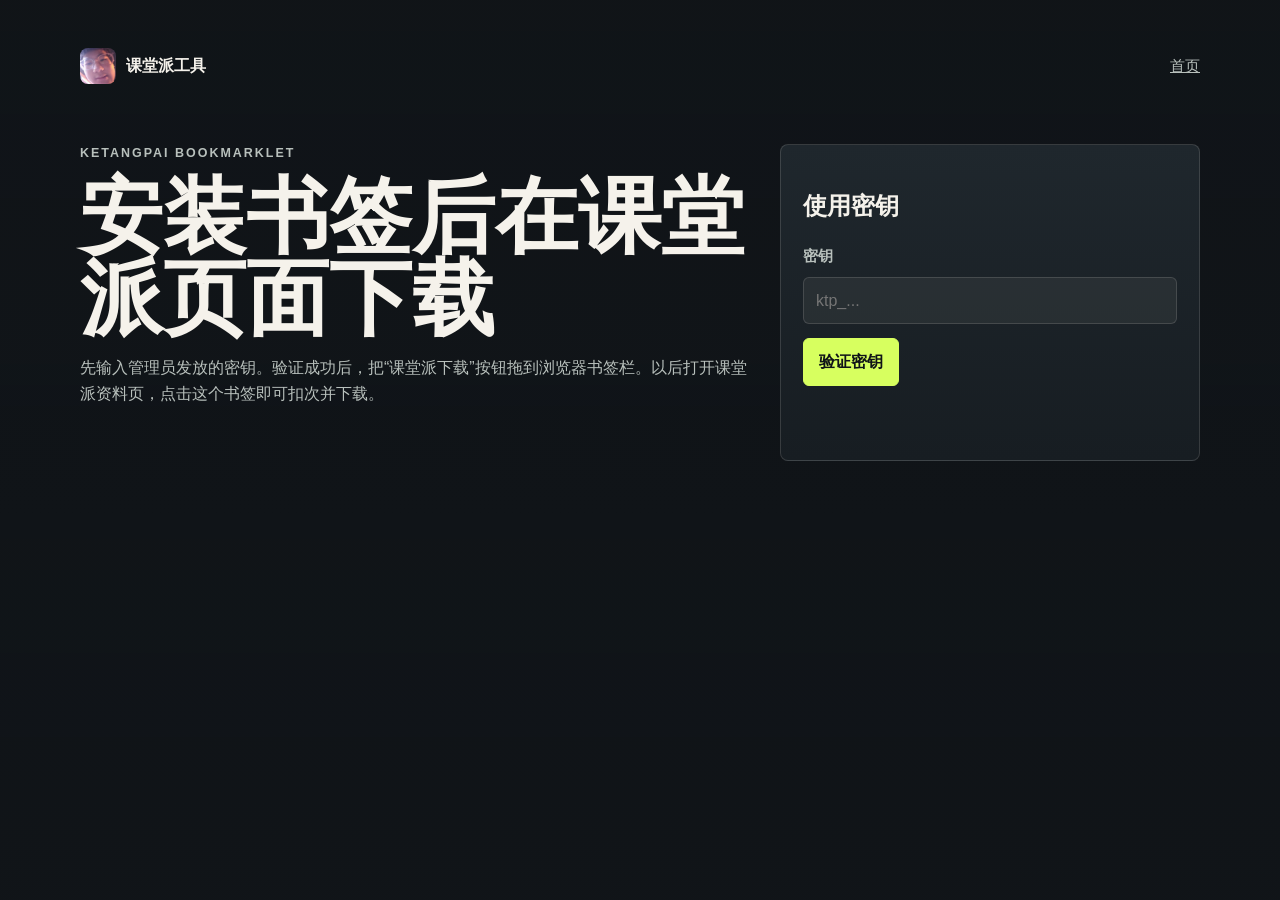
==== ktp/index.html @ 924eb609 "add ketangpai tool" ====
﻿<!doctype html>
<html lang="zh-CN">
  <head>
    <meta charset="utf-8">
    <meta name="viewport" content="width=device-width, initial-scale=1">
    <title>课堂派下载工具</title>
    <meta name="description" content="输入使用密钥后安装课堂派下载书签，在课堂派页面内运行下载。">
    <link rel="icon" href="../assets/favicon.png" type="image/png">
    <link rel="stylesheet" href="styles.css">
  </head>
  <body>
    <div class="shell">
      <header class="topbar">
        <a class="brand" href="../index.html"><img src="../assets/logo.png" alt=""><span>课堂派工具</span></a>
        <nav class="nav"><a href="../index.html">首页</a></nav>
      </header>
      <main>
        <section class="hero">
          <div>
            <p class="eyebrow">Ketangpai Bookmarklet</p>
            <h1>安装书签后在课堂派页面下载</h1>
            <p>先输入管理员发放的密钥。验证成功后，把“课堂派下载”按钮拖到浏览器书签栏。以后打开课堂派资料页，点击这个书签即可扣次并下载。</p>
            <p id="localHint" class="muted hidden">当前是本地预览模式，只能预览密钥验证和安装说明；真实书签需要部署到网站后使用。</p>
          </div>
          <form id="keyPanel" class="panel">
            <h2>使用密钥</h2>
            <label class="field"><span>密钥</span><input id="accessKey" autocomplete="off" placeholder="ktp_..." required></label>
            <button class="primary" type="submit">验证密钥</button>
            <p id="keyStatus" class="status"></p>
          </form>
          <aside id="accountPanel" class="panel hidden">
            <h2>今日额度</h2>
            <p id="keyName" class="muted"></p>
            <div class="quota">
              <div class="stat"><strong id="quotaRemaining">0</strong><span>剩余</span></div>
              <div class="stat"><strong id="quotaUsed">0</strong><span>已用</span></div>
              <div class="stat"><strong id="quotaLimit">5</strong><span>每日</span></div>
            </div>
            <div class="actions" style="margin-top: 14px;"><button id="clearKeyButton" type="button">清除密钥</button></div>
          </aside>
        </section>
        <section id="toolPanel" class="grid two hidden">
          <article class="panel">
            <h2>安装书签</h2>
            <p class="muted">把下面这个按钮拖到浏览器书签栏。它只包含远程加载器，完整下载逻辑由网站接口动态返回。</p>
            <div class="actions"><a id="bookmarkletLink" class="button primary" href="#">课堂派下载</a><button id="copyBookmarklet" type="button">复制书签地址</button></div>
            <p id="bookmarkStatus" class="status"></p>
          </article>
          <article class="panel">
            <h2>使用方法</h2>
            <p class="muted">1. 先在浏览器登录课堂派。</p>
            <p class="muted">2. 打开要下载的课堂派资料详情页。</p>
            <p class="muted">3. 点击书签栏里的“课堂派下载”。</p>
            <p class="muted">脚本会在课堂派页面内运行，自动用当前页面链接创建下载任务、扣 1 次，并触发附件下载。</p>
          </article>
        </section>
      </main>
    </div>
    <script src="mock-api.js"></script>
    <script src="app.js" defer></script>
  </body>
</html>
---- ktp/styles.css ----
:root {
  color-scheme: dark;
  --bg: #101418;
  --panel: #171d22;
  --panel-strong: #1f272d;
  --text: #f5f2eb;
  --muted: #b8c0bc;
  --line: rgba(245, 242, 235, 0.14);
  --accent: #d7ff5f;
  --accent-strong: #7fd1c5;
  --danger: #ff7a7a;
  --ink: #101418;
}

* {
  box-sizing: border-box;
}

body {
  min-width: 320px;
  margin: 0;
  background:
    linear-gradient(180deg, rgba(16, 20, 24, 0.9), var(--bg) 520px),
    var(--bg);
  color: var(--text);
  font-family: Inter, "Segoe UI", "PingFang SC", "Microsoft YaHei", Arial, sans-serif;
  line-height: 1.6;
}

a {
  color: inherit;
}

button,
input,
select,
textarea {
  font: inherit;
}

.shell {
  width: min(1120px, calc(100% - 40px));
  margin: 0 auto;
  padding: 32px 0 56px;
}

.topbar {
  display: flex;
  align-items: center;
  justify-content: space-between;
  gap: 16px;
  padding: 16px 0 28px;
}

.brand {
  display: inline-flex;
  align-items: center;
  gap: 10px;
  color: var(--text);
  text-decoration: none;
  font-weight: 800;
}

.brand img {
  width: 36px;
  height: 36px;
  border-radius: 8px;
}

.nav {
  display: flex;
  flex-wrap: wrap;
  gap: 10px;
  color: var(--muted);
  font-size: 0.95rem;
}

.hero {
  display: grid;
  grid-template-columns: minmax(0, 1fr) minmax(320px, 420px);
  gap: 28px;
  align-items: start;
  padding: 32px 0 22px;
}

.hero h1 {
  margin: 0 0 16px;
  font-size: clamp(2.3rem, 8vw, 5.2rem);
  line-height: 0.98;
  letter-spacing: 0;
}

.hero p,
.muted {
  color: var(--muted);
}

.eyebrow {
  margin: 0 0 12px;
  color: var(--accent);
  font-size: 0.78rem;
  font-weight: 800;
  letter-spacing: 0.16em;
  text-transform: uppercase;
}

.panel {
  padding: 22px;
  border: 1px solid var(--line);
  border-radius: 8px;
  background: linear-gradient(180deg, var(--panel-strong), var(--panel));
}

.hidden {
  display: none !important;
}

.grid {
  display: grid;
  gap: 16px;
}

.grid.two {
  grid-template-columns: repeat(2, minmax(0, 1fr));
}

.grid.three {
  grid-template-columns: repeat(3, minmax(0, 1fr));
}

.field {
  display: grid;
  gap: 8px;
  margin-bottom: 14px;
}

.field span,
.label {
  color: var(--muted);
  font-size: 0.92rem;
  font-weight: 700;
}

input,
select,
textarea {
  width: 100%;
  min-height: 44px;
  padding: 10px 12px;
  border: 1px solid var(--line);
  border-radius: 6px;
  outline: none;
  background: rgba(245, 242, 235, 0.06);
  color: var(--text);
}

textarea {
  min-height: 90px;
  resize: vertical;
}

input:focus,
select:focus,
textarea:focus {
  border-color: var(--accent-strong);
}

.actions {
  display: flex;
  flex-wrap: wrap;
  gap: 10px;
  align-items: center;
}

.button,
button {
  display: inline-flex;
  align-items: center;
  justify-content: center;
  min-height: 44px;
  padding: 10px 15px;
  border: 1px solid var(--line);
  border-radius: 6px;
  background: rgba(245, 242, 235, 0.06);
  color: var(--text);
  cursor: pointer;
  text-decoration: none;
  font-weight: 800;
}

.button.primary,
button.primary {
  border-color: var(--accent);
  background: var(--accent);
  color: var(--ink);
}

.button.danger,
button.danger {
  border-color: rgba(255, 122, 122, 0.45);
  color: var(--danger);
}

button:disabled {
  cursor: not-allowed;
  opacity: 0.55;
}

.quota {
  display: grid;
  grid-template-columns: repeat(3, minmax(0, 1fr));
  gap: 10px;
}

.stat {
  min-height: 90px;
  padding: 16px;
  border: 1px solid var(--line);
  border-radius: 8px;
  background: rgba(245, 242, 235, 0.045);
}

.stat strong {
  display: block;
  font-size: 2rem;
  line-height: 1;
}

.stat span {
  color: var(--muted);
  font-size: 0.88rem;
}

.status {
  min-height: 24px;
  margin-top: 12px;
  color: var(--muted);
}

.status.error {
  color: var(--danger);
}

.status.ok {
  color: var(--accent-strong);
}

.ticket {
  display: grid;
  gap: 12px;
  margin-top: 16px;
  padding: 16px;
  border: 1px solid rgba(127, 209, 197, 0.28);
  border-radius: 8px;
  background: rgba(127, 209, 197, 0.07);
}

.code {
  overflow-wrap: anywhere;
  padding: 12px;
  border: 1px solid var(--line);
  border-radius: 6px;
  background: rgba(0, 0, 0, 0.22);
  color: var(--accent);
  font-family: Consolas, "SFMono-Regular", monospace;
  font-size: 0.9rem;
}

.table-wrap {
  overflow-x: auto;
}

table {
  width: 100%;
  border-collapse: collapse;
  min-width: 760px;
}

th,
td {
  padding: 12px;
  border-bottom: 1px solid var(--line);
  text-align: left;
  vertical-align: top;
}

th {
  color: var(--muted);
  font-size: 0.88rem;
}

.badge {
  display: inline-flex;
  align-items: center;
  min-height: 24px;
  padding: 2px 8px;
  border: 1px solid var(--line);
  border-radius: 999px;
  color: var(--muted);
  font-size: 0.82rem;
  font-weight: 800;
}

.badge.ok {
  border-color: rgba(127, 209, 197, 0.45);
  color: var(--accent-strong);
}

.badge.danger {
  border-color: rgba(255, 122, 122, 0.45);
  color: var(--danger);
}

.small-form {
  display: flex;
  gap: 8px;
  align-items: center;
}

.small-form input {
  min-width: 80px;
}

@media (max-width: 860px) {
  .hero,
  .grid.two,
  .grid.three,
  .quota {
    grid-template-columns: 1fr;
  }

  .shell {
    width: min(100% - 32px, 1120px);
  }
}
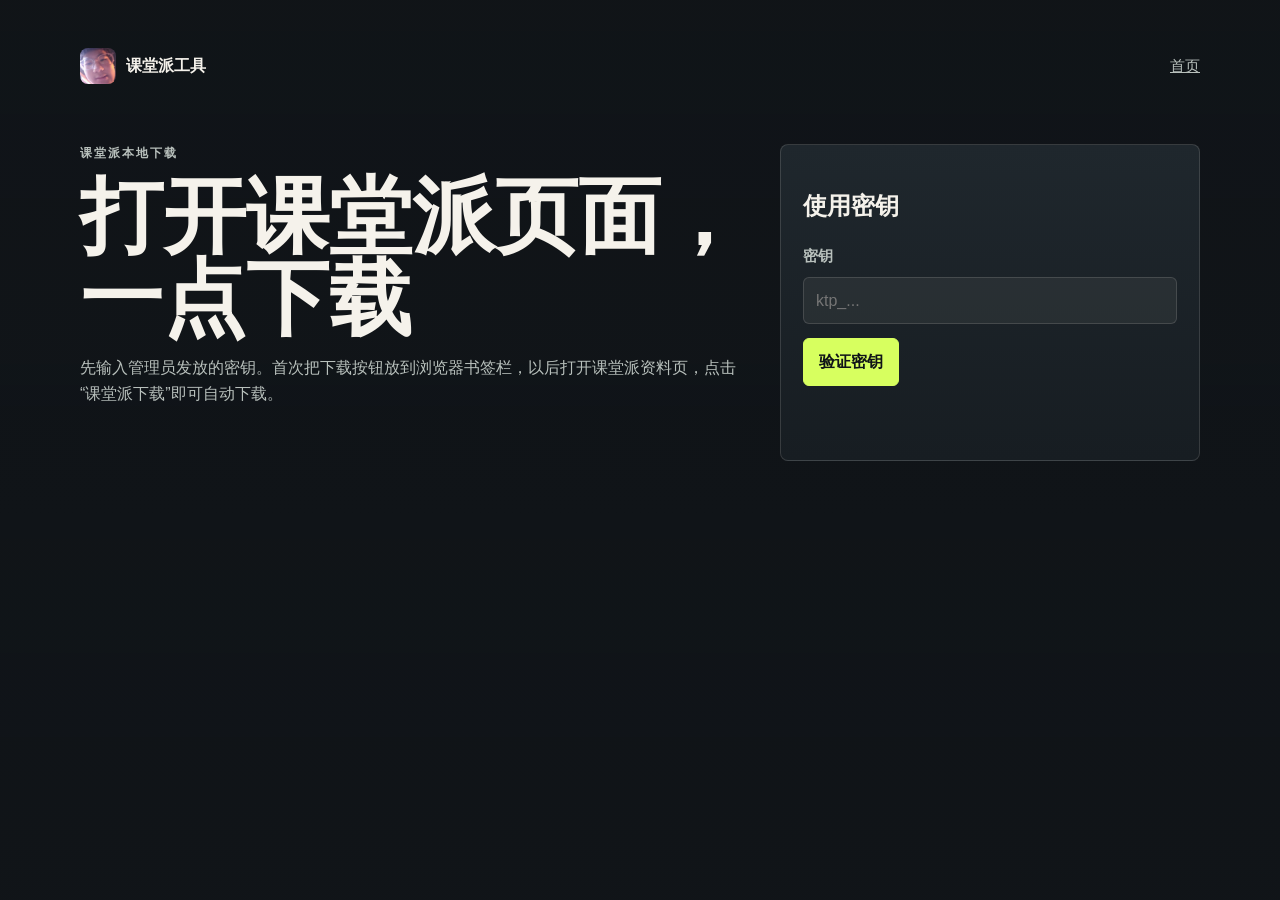
==== commit faca8831: "下载页面简化" ====
--- a/ktp/index.html
+++ b/ktp/index.html
@@ -4,7 +4,7 @@
     <meta charset="utf-8">
     <meta name="viewport" content="width=device-width, initial-scale=1">
     <title>课堂派下载工具</title>
-    <meta name="description" content="输入使用密钥后安装课堂派下载书签，在课堂派页面内运行下载。">
+    <meta name="description" content="输入使用密钥后安装下载按钮，打开课堂派页面后点击即可下载。">
     <link rel="icon" href="../assets/favicon.png" type="image/png">
     <link rel="stylesheet" href="styles.css">
   </head>
@@ -17,10 +17,10 @@
       <main>
         <section class="hero">
           <div>
-            <p class="eyebrow">Ketangpai Bookmarklet</p>
-            <h1>安装书签后在课堂派页面下载</h1>
-            <p>先输入管理员发放的密钥。验证成功后，把“课堂派下载”按钮拖到浏览器书签栏。以后打开课堂派资料页，点击这个书签即可扣次并下载。</p>
-            <p id="localHint" class="muted hidden">当前是本地预览模式，只能预览密钥验证和安装说明；真实书签需要部署到网站后使用。</p>
+            <p class="eyebrow">课堂派本地下载</p>
+            <h1>打开课堂派页面，一点下载</h1>
+            <p>先输入管理员发放的密钥。首次把下载按钮放到浏览器书签栏，以后打开课堂派资料页，点击“课堂派下载”即可自动下载。</p>
+            <p id="localHint" class="muted hidden">当前是本地预览模式，只能预览页面；真实下载需要部署到网站后使用。</p>
           </div>
           <form id="keyPanel" class="panel">
             <h2>使用密钥</h2>
@@ -41,9 +41,9 @@
         </section>
         <section id="toolPanel" class="grid two hidden">
           <article class="panel">
-            <h2>安装书签</h2>
-            <p class="muted">把下面这个按钮拖到浏览器书签栏。它只包含远程加载器，完整下载逻辑由网站接口动态返回。</p>
-            <div class="actions"><a id="bookmarkletLink" class="button primary" href="#">课堂派下载</a><button id="copyBookmarklet" type="button">复制书签地址</button></div>
+            <h2>下载按钮</h2>
+            <p class="muted">首次使用：把下面的“课堂派下载”拖到浏览器书签栏。之后打开课堂派资料页，点它就会本地下载。</p>
+            <div class="actions"><a id="bookmarkletLink" class="button primary" href="#">课堂派下载</a></div>
             <p id="bookmarkStatus" class="status"></p>
           </article>
           <article class="panel">
@@ -60,3 +60,5 @@
     <script src="app.js" defer></script>
   </body>
 </html>
+
+
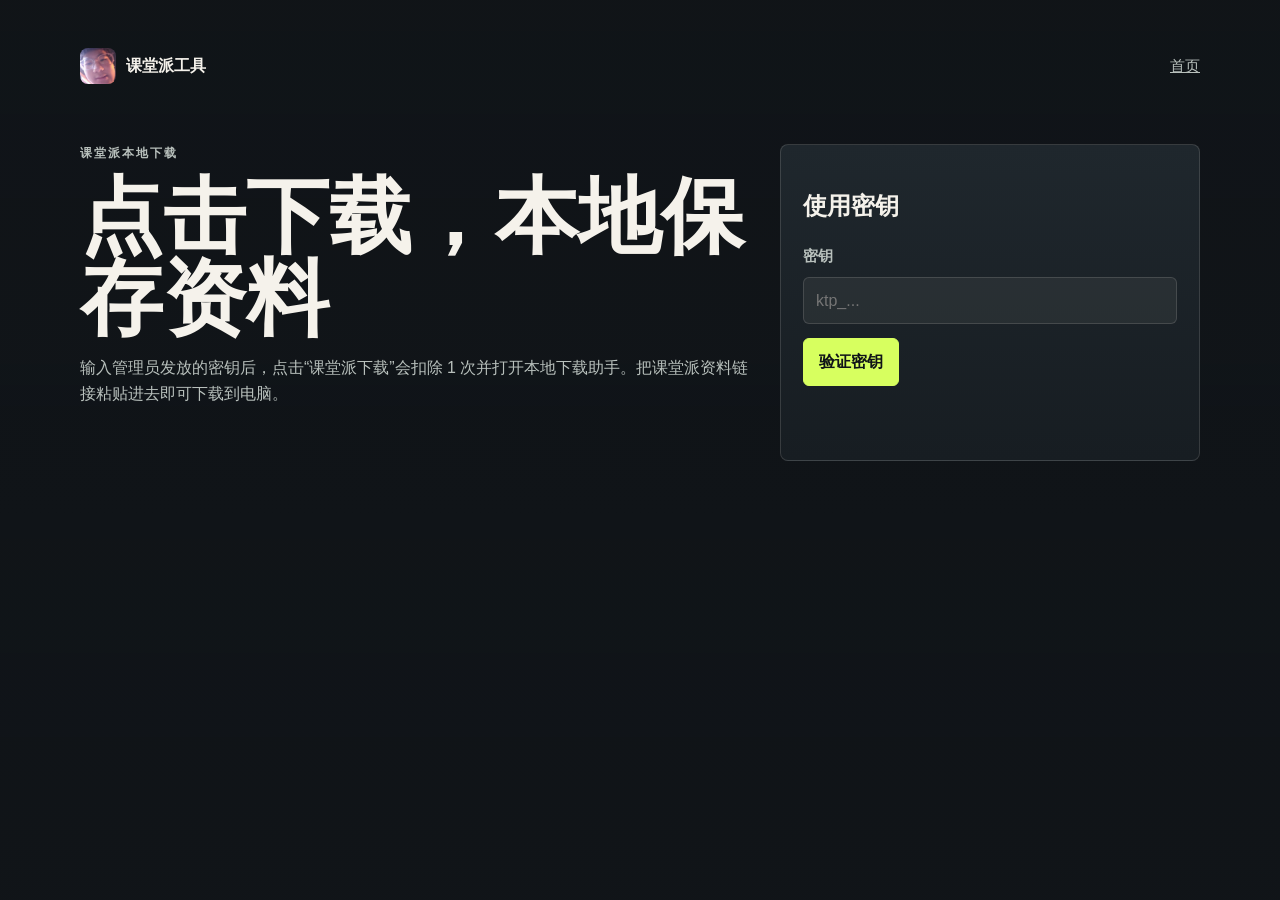
==== commit 96930282: "去除书签下载方式" ====
--- a/ktp/index.html
+++ b/ktp/index.html
@@ -4,7 +4,7 @@
     <meta charset="utf-8">
     <meta name="viewport" content="width=device-width, initial-scale=1">
     <title>课堂派下载工具</title>
-    <meta name="description" content="输入使用密钥后安装下载按钮，打开课堂派页面后点击即可下载。">
+    <meta name="description" content="输入使用密钥后启动本地下载助手，粘贴课堂派资料链接即可下载。">
     <link rel="icon" href="../assets/favicon.png" type="image/png">
     <link rel="stylesheet" href="styles.css">
   </head>
@@ -18,9 +18,9 @@
         <section class="hero">
           <div>
             <p class="eyebrow">课堂派本地下载</p>
-            <h1>打开课堂派页面，一点下载</h1>
-            <p>先输入管理员发放的密钥。首次把下载按钮放到浏览器书签栏，以后打开课堂派资料页，点击“课堂派下载”即可自动下载。</p>
-            <p id="localHint" class="muted hidden">当前是本地预览模式，只能预览页面；真实下载需要部署到网站后使用。</p>
+            <h1>点击下载，本地保存资料</h1>
+            <p>输入管理员发放的密钥后，点击“课堂派下载”会扣除 1 次并打开本地下载助手。把课堂派资料链接粘贴进去即可下载到电脑。</p>
+            <p id="localHint" class="muted hidden">当前是本地预览模式，只能预览扣次流程；真实下载需要部署到网站并安装本地助手。</p>
           </div>
           <form id="keyPanel" class="panel">
             <h2>使用密钥</h2>
@@ -34,24 +34,27 @@
             <div class="quota">
               <div class="stat"><strong id="quotaRemaining">0</strong><span>剩余</span></div>
               <div class="stat"><strong id="quotaUsed">0</strong><span>已用</span></div>
-              <div class="stat"><strong id="quotaLimit">5</strong><span>每日</span></div>
+              <div class="stat"><strong id="quotaLimit">10</strong><span>每日</span></div>
             </div>
             <div class="actions" style="margin-top: 14px;"><button id="clearKeyButton" type="button">清除密钥</button></div>
           </aside>
         </section>
         <section id="toolPanel" class="grid two hidden">
           <article class="panel">
-            <h2>下载按钮</h2>
-            <p class="muted">首次使用：把下面的“课堂派下载”拖到浏览器书签栏。之后打开课堂派资料页，点它就会本地下载。</p>
-            <div class="actions"><a id="bookmarkletLink" class="button primary" href="#">课堂派下载</a></div>
-            <p id="bookmarkStatus" class="status"></p>
+            <h2>本地下载</h2>
+            <p class="muted">首次使用先安装本地助手。安装完成后，点击下面按钮会打开本地窗口。</p>
+            <div class="actions">
+              <button id="downloadButton" class="primary" type="button">课堂派下载</button>
+              <a class="button" href="https://github.com/Jenny-handsome/hsm-zzl-site/releases/latest/download/ktp-local-helper.zip">下载本地助手</a>
+            </div>
+            <p id="downloadStatus" class="status"></p>
           </article>
           <article class="panel">
             <h2>使用方法</h2>
-            <p class="muted">1. 先在浏览器登录课堂派。</p>
-            <p class="muted">2. 打开要下载的课堂派资料详情页。</p>
-            <p class="muted">3. 点击书签栏里的“课堂派下载”。</p>
-            <p class="muted">脚本会在课堂派页面内运行，自动用当前页面链接创建下载任务、扣 1 次，并触发附件下载。</p>
+            <p class="muted">1. 先在 Edge 或 Chrome 登录课堂派。</p>
+            <p class="muted">2. 在本页输入密钥并点击“课堂派下载”。</p>
+            <p class="muted">3. 本地窗口打开后，粘贴课堂派资料链接并开始下载。</p>
+            <p class="muted">下载时只在你的电脑读取课堂派登录状态，网站不会保存课堂派 token。</p>
           </article>
         </section>
       </main>
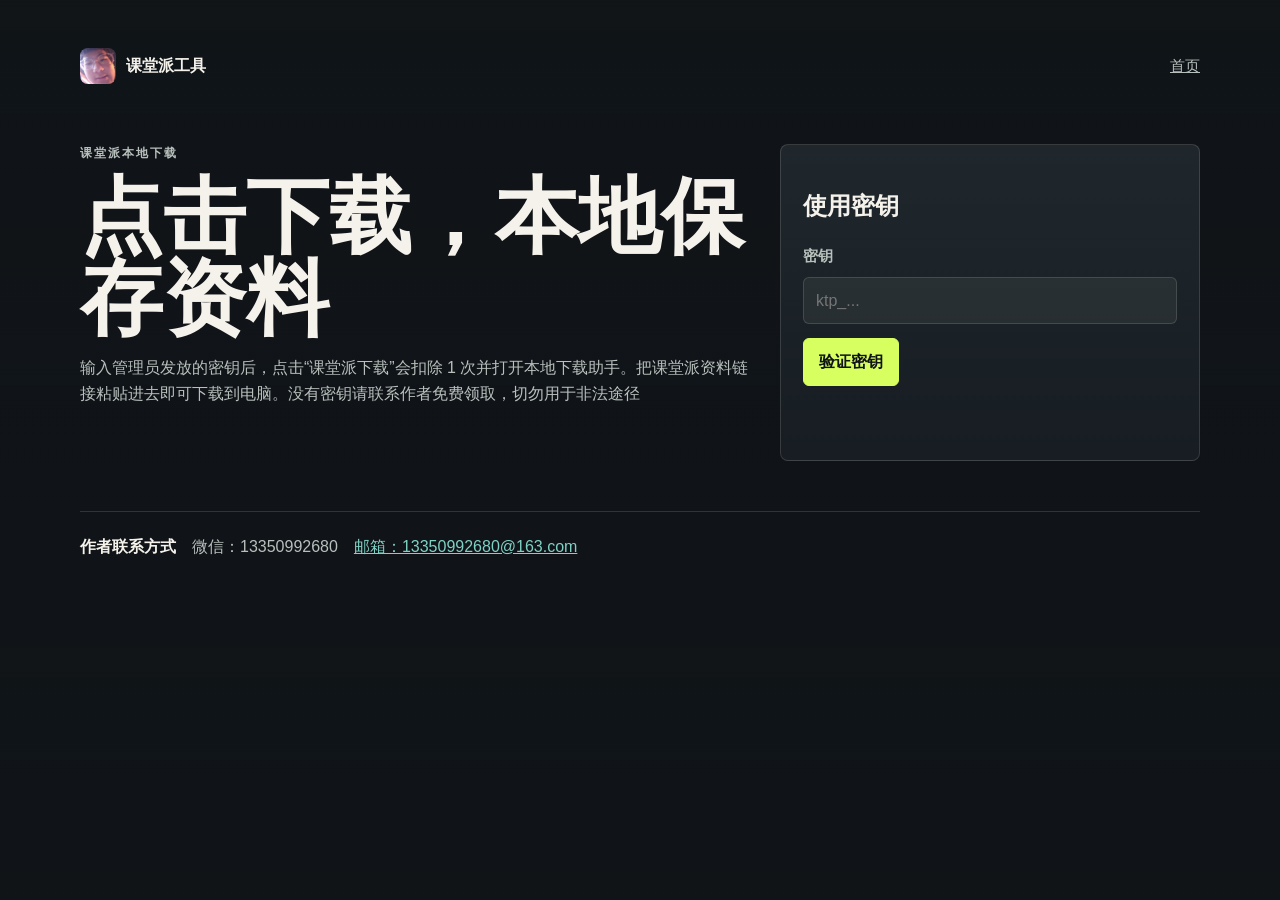
==== commit 3858c4ff: "更新联系方式" ====
--- a/ktp/index.html
+++ b/ktp/index.html
@@ -19,7 +19,7 @@
           <div>
             <p class="eyebrow">课堂派本地下载</p>
             <h1>点击下载，本地保存资料</h1>
-            <p>输入管理员发放的密钥后，点击“课堂派下载”会扣除 1 次并打开本地下载助手。把课堂派资料链接粘贴进去即可下载到电脑。</p>
+            <p>输入管理员发放的密钥后，点击“课堂派下载”会扣除 1 次并打开本地下载助手。把课堂派资料链接粘贴进去即可下载到电脑。没有密钥请联系作者免费领取，切勿用于非法途径</p>
             <p id="localHint" class="muted hidden">当前是本地预览模式，只能预览扣次流程；真实下载需要部署到网站并安装本地助手。</p>
           </div>
           <form id="keyPanel" class="panel">
@@ -45,6 +45,7 @@
             <p class="muted">首次使用先安装本地助手。安装完成后，点击下面按钮会打开本地窗口。</p>
             <div class="actions">
               <button id="downloadButton" class="primary" type="button">课堂派下载</button>
+              <a id="openHelperLink" class="button primary hidden" href="#">打开本地助手</a>
               <a class="button" href="https://github.com/Jenny-handsome/hsm-zzl-site/releases/latest/download/ktp-local-helper.zip">下载本地助手</a>
             </div>
             <p id="downloadStatus" class="status"></p>
@@ -58,6 +59,13 @@
           </article>
         </section>
       </main>
+      <footer class="tool-footer">
+        <div class="author-contact">
+          <strong>作者联系方式</strong>
+          <span>微信：13350992680</span>
+          <a href="mailto:13350992680@163.com">邮箱：13350992680@163.com</a>
+        </div>
+      </footer>
     </div>
     <script src="mock-api.js"></script>
     <script src="app.js" defer></script>
--- a/ktp/styles.css
+++ b/ktp/styles.css
@@ -333,3 +333,24 @@
     width: min(100% - 32px, 1120px);
   }
 }
+.tool-footer {
+  margin-top: 28px;
+  padding: 22px 0 30px;
+  border-top: 1px solid var(--line);
+  color: var(--muted);
+}
+
+.author-contact {
+  display: flex;
+  flex-wrap: wrap;
+  gap: 10px 16px;
+  align-items: center;
+}
+
+.author-contact strong {
+  color: var(--text);
+}
+
+.author-contact a {
+  color: var(--accent-strong);
+}
